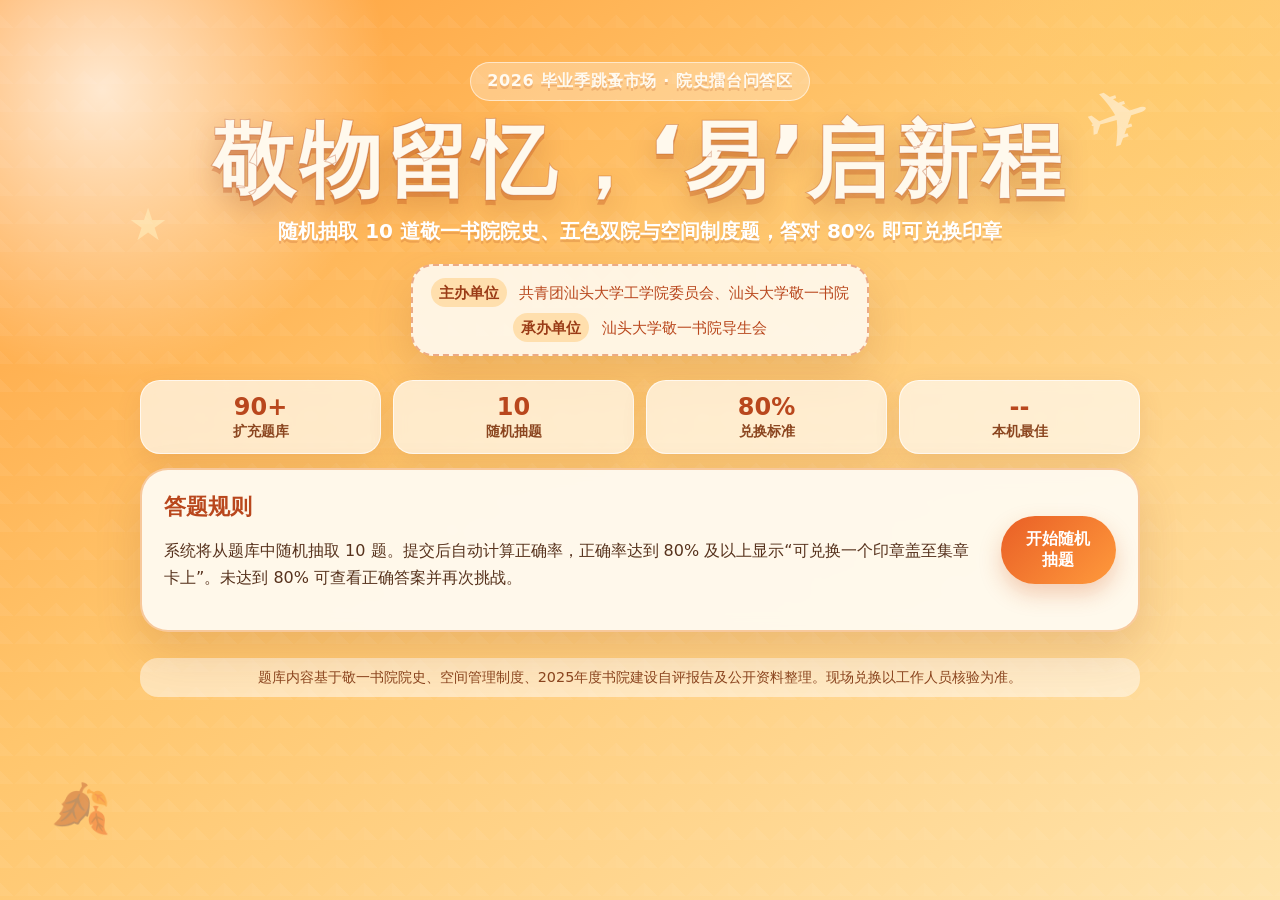
==== index.html @ 3bada48f "Add files via upload" ====
<!doctype html>
<html lang="zh-CN">
<head>
  <meta charset="UTF-8" />
  <meta name="viewport" content="width=device-width, initial-scale=1.0" />
  <meta name="theme-color" content="#f58a35" />
  <meta name="description" content="敬物留忆，‘易’启新程毕业季跳蚤市场——院史擂台问答区" />
  <title>敬物留忆，‘易’启新程｜院史擂台问答区</title>
  <link rel="stylesheet" href="styles.css" />
</head>
<body>
  <div class="bg-decor decor-plane">✈</div>
  <div class="bg-decor decor-leaf">🍂</div>
  <div class="bg-decor decor-star">★</div>
  <main class="shell">
    <header class="hero">
      <div class="badge">2026 毕业季跳蚤市场 · 院史擂台问答区</div>
      <h1>敬物留忆，‘易’启新程</h1>
      <p class="subtitle">随机抽取 10 道敬一书院院史、五色双院与空间制度题，答对 80% 即可兑换印章</p>
      <div class="units">
        <p><span>主办单位</span> 共青团汕头大学工学院委员会、汕头大学敬一书院</p>
        <p><span>承办单位</span> 汕头大学敬一书院导生会</p>
      </div>
    </header>

    <section class="stats-grid" aria-label="活动信息">
      <div class="mini-card"><strong>90+</strong><span>扩充题库</span></div>
      <div class="mini-card"><strong>10</strong><span>随机抽题</span></div>
      <div class="mini-card"><strong>80%</strong><span>兑换标准</span></div>
      <div class="mini-card"><strong id="bestScore">--</strong><span>本机最佳</span></div>
    </section>

    <section class="card intro-card" id="introCard">
      <div>
        <h2>答题规则</h2>
        <p>系统将从题库中随机抽取 10 题。提交后自动计算正确率，正确率达到 80% 及以上显示“可兑换一个印章盖至集章卡上”。未达到 80% 可查看正确答案并再次挑战。</p>
      </div>
      <button class="primary" id="startBtn">开始随机抽题</button>
    </section>

    <section class="status card hidden" id="statusBar">
      <div>
        <strong id="roundInfo">第 1 轮</strong>
        <span id="progressText">已抽取 10 题</span>
        <div class="progress-wrap"><div id="progressFill"></div></div>
      </div>
      <button class="ghost" id="reshuffleBtn">重新抽题</button>
    </section>

    <form id="quizForm" class="quiz-list hidden"></form>

    <section class="actions hidden" id="actions">
      <button class="primary" id="submitBtn" type="button">提交答案</button>
    </section>

    <section class="card result hidden" id="resultCard"></section>

    <footer class="footer">
      题库内容基于敬一书院院史、空间管理制度、2025年度书院建设自评报告及公开资料整理。现场兑换以工作人员核验为准。
    </footer>
  </main>

  <script src="questions.js"></script>
  <script src="app.js"></script>
</body>
</html>
---- styles.css ----
:root{
  --orange:#e95f26;--orange-deep:#b9471d;--sun:#ffb347;--cream:#fff4df;--paper:#fffaf0;--coral:#ff7b54;--green:#4f9f68;--ink:#57321d;--muted:#8b6147;--line:#f2bb77;--success:#258758;--danger:#d64a3b;--shadow:0 18px 45px rgba(142,70,23,.18);--soft:rgba(255,250,240,.96);
}
*{box-sizing:border-box}html{scroll-behavior:smooth}body{margin:0;min-height:100vh;color:var(--ink);font-family:"Microsoft YaHei","PingFang SC","Noto Sans SC",system-ui,sans-serif;background:radial-gradient(circle at 8% 10%,rgba(255,255,255,.75),transparent 18rem),radial-gradient(circle at 92% 8%,rgba(255,204,104,.55),transparent 16rem),linear-gradient(145deg,#ff9d38 0%,#ffc66d 42%,#ffe3ab 100%);overflow-x:hidden}body::before{content:"";position:fixed;inset:0;pointer-events:none;opacity:.22;background-image:linear-gradient(45deg,rgba(255,255,255,.28) 25%,transparent 25%),linear-gradient(-45deg,rgba(255,255,255,.18) 25%,transparent 25%);background-size:28px 28px}.shell{position:relative;width:min(1000px,calc(100% - 28px));margin:0 auto;padding:28px 0 34px}.hero{text-align:center;padding:34px 24px 24px;color:#fff;text-shadow:0 3px 0 rgba(158,57,16,.18)}.badge{display:inline-flex;padding:8px 16px;border-radius:999px;background:rgba(255,255,255,.28);border:1px solid rgba(255,255,255,.55);color:#fffaf0;font-weight:800;letter-spacing:.04em}h1{margin:18px auto 12px;font-size:clamp(2.25rem,7vw,5.2rem);line-height:1;font-weight:1000;letter-spacing:.05em;color:#fff9ed;-webkit-text-stroke:1px rgba(174,62,17,.32);text-shadow:0 5px 0 rgba(181,59,16,.28),0 12px 28px rgba(117,45,15,.25)}.subtitle{font-size:clamp(1rem,2.5vw,1.25rem);margin:0 auto 16px;max-width:780px;font-weight:800}.units{display:inline-grid;gap:6px;padding:12px 18px;border-radius:22px;background:rgba(255,250,240,.9);color:var(--orange-deep);text-shadow:none;box-shadow:var(--shadow);border:2px dashed rgba(217,98,41,.5)}.units p{margin:0;font-size:.92rem}.units span{display:inline-block;margin-right:8px;padding:2px 8px;border-radius:999px;background:#ffdfad;color:#9a3b16;font-weight:900}.stats-grid{display:grid;grid-template-columns:repeat(4,1fr);gap:12px;margin:0 0 14px}.mini-card{background:rgba(255,250,240,.72);border:1px solid rgba(255,255,255,.7);border-radius:20px;text-align:center;padding:12px 10px;box-shadow:0 10px 26px rgba(142,70,23,.12);backdrop-filter:blur(6px)}.mini-card strong{display:block;color:var(--orange-deep);font-size:1.5rem}.mini-card span{font-weight:800;color:#8b451f;font-size:.88rem}.card{background:var(--soft);border:2px solid rgba(238,142,58,.45);border-radius:28px;box-shadow:var(--shadow);padding:22px;backdrop-filter:blur(8px)}.intro-card{display:flex;justify-content:space-between;gap:20px;align-items:center}h2{margin:0 0 8px;font-size:1.35rem;color:var(--orange-deep)}p{line-height:1.7}.primary,.ghost,.secondary{border:0;border-radius:999px;padding:13px 24px;font-weight:900;cursor:pointer;transition:.2s ease;font-size:1rem}.primary{color:white;background:linear-gradient(135deg,var(--orange),#ff9a3c);box-shadow:0 10px 22px rgba(213,90,34,.28)}.primary:hover{transform:translateY(-2px);box-shadow:0 14px 25px rgba(213,90,34,.32)}.ghost,.secondary{background:#fff2d2;color:var(--orange-deep);border:1px solid var(--line)}.ghost:hover,.secondary:hover{background:#ffe6b7}.hidden{display:none!important}.status{display:flex;align-items:center;justify-content:space-between;gap:14px;margin:12px 0 18px;padding:14px 18px}.status strong{font-size:1.1rem;color:var(--orange-deep);margin-right:8px}.progress-wrap{height:9px;margin-top:9px;background:#ffe8be;border-radius:999px;overflow:hidden;border:1px solid #f2bb77}.progress-wrap div{height:100%;width:0;background:linear-gradient(90deg,var(--orange),#ffb347);transition:.25s ease}.quiz-list{display:grid;gap:16px;margin-top:18px}.question-card{position:relative;background:var(--soft);border:2px solid rgba(238,142,58,.4);border-radius:24px;padding:20px;box-shadow:var(--shadow);overflow:hidden}.question-card::before{content:"";position:absolute;left:-28px;top:18px;width:74px;height:28px;background:#ffb347;transform:rotate(-15deg);opacity:.45;border-radius:999px}.q-head{display:flex;align-items:flex-start;gap:12px;margin-bottom:14px}.q-index{flex:0 0 auto;display:grid;place-items:center;width:38px;height:38px;border-radius:14px;color:white;background:linear-gradient(135deg,var(--orange),var(--coral));font-weight:1000;box-shadow:0 8px 16px rgba(215,92,34,.22)}.q-title{font-size:1.08rem;font-weight:900;line-height:1.55}.q-type{display:inline-block;margin-left:6px;padding:2px 8px;border-radius:999px;background:#ffe0aa;color:#a24317;font-size:.78rem}.options{display:grid;gap:10px}.option{display:flex;gap:10px;align-items:flex-start;padding:12px 14px;border:1.5px solid #f4c17d;border-radius:18px;background:#fff7e9;cursor:pointer;transition:.18s ease}.option:hover{border-color:#ef8b3b;transform:translateX(2px)}.option:has(input:checked){background:#fff0ce;border-color:#e95f26;box-shadow:0 6px 16px rgba(233,95,38,.12)}.option input{margin-top:3px;accent-color:var(--orange)}.option .letter{font-weight:1000;color:var(--orange-deep);min-width:24px}.actions{display:flex;justify-content:center;padding:22px 0}.result{text-align:center;margin-top:18px}.score{font-size:clamp(1.8rem,6vw,3.2rem);font-weight:1000;color:var(--orange-deep);margin:8px 0}.stamp{display:inline-grid;place-items:center;width:min(250px,72vw);aspect-ratio:1;border:8px double var(--success);border-radius:50%;color:var(--success);font-size:1.55rem;font-weight:1000;transform:rotate(-8deg);margin:18px auto;background:rgba(255,255,255,.58)}.code{display:inline-block;margin:6px 0 12px;padding:8px 14px;border-radius:999px;background:#f1fff5;border:1px dashed var(--success);font-weight:900;color:var(--success)}.fail{color:var(--danger);font-weight:900}.answer-list{display:grid;gap:12px;text-align:left;margin-top:18px}.answer-item{padding:14px;border-radius:18px;background:#fff7e9;border:1px solid #f4c17d}.answer-item.correct{border-color:rgba(47,143,91,.45);background:#f1fff5}.answer-item.wrong{border-color:rgba(214,74,59,.45);background:#fff2ef}.answer-item strong{color:var(--orange-deep)}.source{margin-top:8px;font-size:.86rem;color:var(--muted)}.result-actions{display:flex;justify-content:center;gap:12px;flex-wrap:wrap;margin-top:16px}.footer{margin:26px auto 0;text-align:center;color:#8b451f;font-size:.9rem;background:rgba(255,250,240,.55);border-radius:18px;padding:10px 12px}.bg-decor{position:fixed;pointer-events:none;z-index:0;opacity:.5}.decor-plane{top:8%;right:10%;font-size:5rem;transform:rotate(-18deg);color:white}.decor-leaf{bottom:7%;left:4%;font-size:3rem}.decor-star{top:22%;left:10%;font-size:2.8rem;color:#fff3c4}@media(max-width:640px){.shell{width:min(100% - 18px,560px);padding-top:14px}.hero{padding:22px 6px 16px}.units{width:100%;text-align:left}.stats-grid{grid-template-columns:repeat(2,1fr)}.intro-card{display:grid}.card,.question-card{border-radius:22px;padding:16px}.status{align-items:flex-start;flex-direction:column}.primary,.ghost,.secondary{width:100%}.result-actions{display:grid}.decor-plane{font-size:3.4rem;right:3%}.decor-star{left:4%}}@media print{body{background:#fff}.bg-decor,.intro-card,.status,.quiz-list,.actions,.footer{display:none!important}.result{box-shadow:none;border:2px solid #333}}
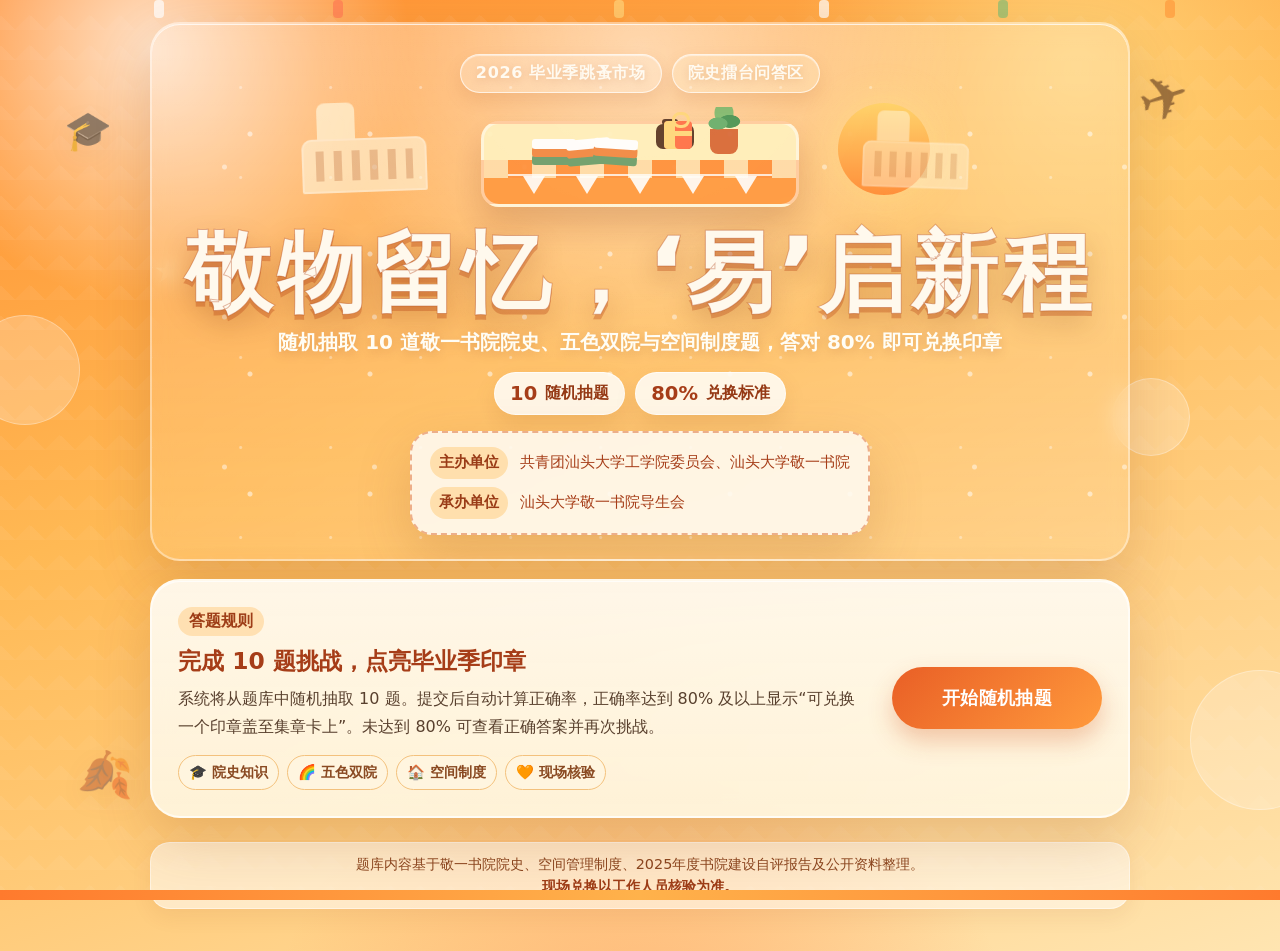
==== commit 924408eb: "Add files via upload" ====
--- a/index.html
+++ b/index.html
@@ -9,54 +9,75 @@
   <link rel="stylesheet" href="styles.css" />
 </head>
 <body>
-  <div class="bg-decor decor-plane">✈</div>
-  <div class="bg-decor decor-leaf">🍂</div>
-  <div class="bg-decor decor-star">★</div>
+  <div class="ambient" aria-hidden="true">
+    <span class="bubble b1"></span><span class="bubble b2"></span><span class="bubble b3"></span>
+    <span class="float cap">🎓</span><span class="float plane">✈</span><span class="float leaf">🍂</span><span class="float star">★</span>
+    <span class="confetti c1"></span><span class="confetti c2"></span><span class="confetti c3"></span><span class="confetti c4"></span><span class="confetti c5"></span><span class="confetti c6"></span>
+  </div>
+
   <main class="shell">
-    <header class="hero">
-      <div class="badge">2026 毕业季跳蚤市场 · 院史擂台问答区</div>
+    <header class="hero card-glass">
+      <div class="hero-topline">
+        <span class="badge">2026 毕业季跳蚤市场</span>
+        <span class="badge badge-soft">院史擂台问答区</span>
+      </div>
+
+      <div class="hero-illustration" aria-hidden="true">
+        <div class="sunset"></div>
+        <div class="campus campus-left"></div>
+        <div class="campus campus-right"></div>
+        <div class="market-table">
+          <span class="book book-a"></span><span class="book book-b"></span><span class="book book-c"></span>
+          <span class="plant"></span><span class="camera"></span><span class="gift"></span>
+          <div class="bunting"><i></i><i></i><i></i><i></i><i></i></div>
+        </div>
+      </div>
+
       <h1>敬物留忆，‘易’启新程</h1>
       <p class="subtitle">随机抽取 10 道敬一书院院史、五色双院与空间制度题，答对 80% 即可兑换印章</p>
+
+      <div class="rule-chips" aria-label="核心规则">
+        <span><strong>10</strong> 随机抽题</span>
+        <span><strong>80%</strong> 兑换标准</span>
+      </div>
+
       <div class="units">
         <p><span>主办单位</span> 共青团汕头大学工学院委员会、汕头大学敬一书院</p>
         <p><span>承办单位</span> 汕头大学敬一书院导生会</p>
       </div>
     </header>
 
-    <section class="stats-grid" aria-label="活动信息">
-      <div class="mini-card"><strong>90+</strong><span>扩充题库</span></div>
-      <div class="mini-card"><strong>10</strong><span>随机抽题</span></div>
-      <div class="mini-card"><strong>80%</strong><span>兑换标准</span></div>
-      <div class="mini-card"><strong id="bestScore">--</strong><span>本机最佳</span></div>
-    </section>
-
-    <section class="card intro-card" id="introCard">
-      <div>
-        <h2>答题规则</h2>
+    <section class="card intro-card reveal" id="introCard">
+      <div class="intro-copy">
+        <div class="section-kicker">答题规则</div>
+        <h2>完成 10 题挑战，点亮毕业季印章</h2>
         <p>系统将从题库中随机抽取 10 题。提交后自动计算正确率，正确率达到 80% 及以上显示“可兑换一个印章盖至集章卡上”。未达到 80% 可查看正确答案并再次挑战。</p>
+        <div class="mini-notes" aria-label="活动提示">
+          <span>🎓 院史知识</span><span>🌈 五色双院</span><span>🏠 空间制度</span><span>🧡 现场核验</span>
+        </div>
       </div>
-      <button class="primary" id="startBtn">开始随机抽题</button>
+      <button class="primary start-button" id="startBtn" type="button"><span>开始随机抽题</span></button>
     </section>
 
     <section class="status card hidden" id="statusBar">
-      <div>
-        <strong id="roundInfo">第 1 轮</strong>
-        <span id="progressText">已抽取 10 题</span>
-        <div class="progress-wrap"><div id="progressFill"></div></div>
+      <div class="status-main">
+        <div class="status-title"><strong id="roundInfo">第 1 轮</strong><span id="progressText">准备开始</span></div>
+        <div class="progress-wrap" aria-hidden="true"><div id="progressFill"></div></div>
       </div>
-      <button class="ghost" id="reshuffleBtn">重新抽题</button>
+      <button class="ghost" id="reshuffleBtn" type="button">重新抽题</button>
     </section>
 
     <form id="quizForm" class="quiz-list hidden"></form>
 
     <section class="actions hidden" id="actions">
-      <button class="primary" id="submitBtn" type="button">提交答案</button>
+      <button class="primary submit-button" id="submitBtn" type="button"><span>提交答案</span></button>
     </section>
 
     <section class="card result hidden" id="resultCard"></section>
 
     <footer class="footer">
-      题库内容基于敬一书院院史、空间管理制度、2025年度书院建设自评报告及公开资料整理。现场兑换以工作人员核验为准。
+      <span>题库内容基于敬一书院院史、空间管理制度、2025年度书院建设自评报告及公开资料整理。</span>
+      <strong>现场兑换以工作人员核验为准。</strong>
     </footer>
   </main>
 
--- a/styles.css
+++ b/styles.css
@@ -1,4 +1,167 @@
 :root{
-  --orange:#e95f26;--orange-deep:#b9471d;--sun:#ffb347;--cream:#fff4df;--paper:#fffaf0;--coral:#ff7b54;--green:#4f9f68;--ink:#57321d;--muted:#8b6147;--line:#f2bb77;--success:#258758;--danger:#d64a3b;--shadow:0 18px 45px rgba(142,70,23,.18);--soft:rgba(255,250,240,.96);
+  --orange:#e95f26;
+  --orange-deep:#a63d18;
+  --sun:#ffb347;
+  --gold:#ffd47a;
+  --cream:#fff4df;
+  --paper:#fffaf0;
+  --coral:#ff7b54;
+  --green:#3d9b65;
+  --ink:#57321d;
+  --muted:#8b6147;
+  --line:#f2bb77;
+  --success:#258758;
+  --danger:#d64a3b;
+  --shadow:0 22px 55px rgba(142,70,23,.20);
+  --soft:rgba(255,250,240,.94);
 }
-*{box-sizing:border-box}html{scroll-behavior:smooth}body{margin:0;min-height:100vh;color:var(--ink);font-family:"Microsoft YaHei","PingFang SC","Noto Sans SC",system-ui,sans-serif;background:radial-gradient(circle at 8% 10%,rgba(255,255,255,.75),transparent 18rem),radial-gradient(circle at 92% 8%,rgba(255,204,104,.55),transparent 16rem),linear-gradient(145deg,#ff9d38 0%,#ffc66d 42%,#ffe3ab 100%);overflow-x:hidden}body::before{content:"";position:fixed;inset:0;pointer-events:none;opacity:.22;background-image:linear-gradient(45deg,rgba(255,255,255,.28) 25%,transparent 25%),linear-gradient(-45deg,rgba(255,255,255,.18) 25%,transparent 25%);background-size:28px 28px}.shell{position:relative;width:min(1000px,calc(100% - 28px));margin:0 auto;padding:28px 0 34px}.hero{text-align:center;padding:34px 24px 24px;color:#fff;text-shadow:0 3px 0 rgba(158,57,16,.18)}.badge{display:inline-flex;padding:8px 16px;border-radius:999px;background:rgba(255,255,255,.28);border:1px solid rgba(255,255,255,.55);color:#fffaf0;font-weight:800;letter-spacing:.04em}h1{margin:18px auto 12px;font-size:clamp(2.25rem,7vw,5.2rem);line-height:1;font-weight:1000;letter-spacing:.05em;color:#fff9ed;-webkit-text-stroke:1px rgba(174,62,17,.32);text-shadow:0 5px 0 rgba(181,59,16,.28),0 12px 28px rgba(117,45,15,.25)}.subtitle{font-size:clamp(1rem,2.5vw,1.25rem);margin:0 auto 16px;max-width:780px;font-weight:800}.units{display:inline-grid;gap:6px;padding:12px 18px;border-radius:22px;background:rgba(255,250,240,.9);color:var(--orange-deep);text-shadow:none;box-shadow:var(--shadow);border:2px dashed rgba(217,98,41,.5)}.units p{margin:0;font-size:.92rem}.units span{display:inline-block;margin-right:8px;padding:2px 8px;border-radius:999px;background:#ffdfad;color:#9a3b16;font-weight:900}.stats-grid{display:grid;grid-template-columns:repeat(4,1fr);gap:12px;margin:0 0 14px}.mini-card{background:rgba(255,250,240,.72);border:1px solid rgba(255,255,255,.7);border-radius:20px;text-align:center;padding:12px 10px;box-shadow:0 10px 26px rgba(142,70,23,.12);backdrop-filter:blur(6px)}.mini-card strong{display:block;color:var(--orange-deep);font-size:1.5rem}.mini-card span{font-weight:800;color:#8b451f;font-size:.88rem}.card{background:var(--soft);border:2px solid rgba(238,142,58,.45);border-radius:28px;box-shadow:var(--shadow);padding:22px;backdrop-filter:blur(8px)}.intro-card{display:flex;justify-content:space-between;gap:20px;align-items:center}h2{margin:0 0 8px;font-size:1.35rem;color:var(--orange-deep)}p{line-height:1.7}.primary,.ghost,.secondary{border:0;border-radius:999px;padding:13px 24px;font-weight:900;cursor:pointer;transition:.2s ease;font-size:1rem}.primary{color:white;background:linear-gradient(135deg,var(--orange),#ff9a3c);box-shadow:0 10px 22px rgba(213,90,34,.28)}.primary:hover{transform:translateY(-2px);box-shadow:0 14px 25px rgba(213,90,34,.32)}.ghost,.secondary{background:#fff2d2;color:var(--orange-deep);border:1px solid var(--line)}.ghost:hover,.secondary:hover{background:#ffe6b7}.hidden{display:none!important}.status{display:flex;align-items:center;justify-content:space-between;gap:14px;margin:12px 0 18px;padding:14px 18px}.status strong{font-size:1.1rem;color:var(--orange-deep);margin-right:8px}.progress-wrap{height:9px;margin-top:9px;background:#ffe8be;border-radius:999px;overflow:hidden;border:1px solid #f2bb77}.progress-wrap div{height:100%;width:0;background:linear-gradient(90deg,var(--orange),#ffb347);transition:.25s ease}.quiz-list{display:grid;gap:16px;margin-top:18px}.question-card{position:relative;background:var(--soft);border:2px solid rgba(238,142,58,.4);border-radius:24px;padding:20px;box-shadow:var(--shadow);overflow:hidden}.question-card::before{content:"";position:absolute;left:-28px;top:18px;width:74px;height:28px;background:#ffb347;transform:rotate(-15deg);opacity:.45;border-radius:999px}.q-head{display:flex;align-items:flex-start;gap:12px;margin-bottom:14px}.q-index{flex:0 0 auto;display:grid;place-items:center;width:38px;height:38px;border-radius:14px;color:white;background:linear-gradient(135deg,var(--orange),var(--coral));font-weight:1000;box-shadow:0 8px 16px rgba(215,92,34,.22)}.q-title{font-size:1.08rem;font-weight:900;line-height:1.55}.q-type{display:inline-block;margin-left:6px;padding:2px 8px;border-radius:999px;background:#ffe0aa;color:#a24317;font-size:.78rem}.options{display:grid;gap:10px}.option{display:flex;gap:10px;align-items:flex-start;padding:12px 14px;border:1.5px solid #f4c17d;border-radius:18px;background:#fff7e9;cursor:pointer;transition:.18s ease}.option:hover{border-color:#ef8b3b;transform:translateX(2px)}.option:has(input:checked){background:#fff0ce;border-color:#e95f26;box-shadow:0 6px 16px rgba(233,95,38,.12)}.option input{margin-top:3px;accent-color:var(--orange)}.option .letter{font-weight:1000;color:var(--orange-deep);min-width:24px}.actions{display:flex;justify-content:center;padding:22px 0}.result{text-align:center;margin-top:18px}.score{font-size:clamp(1.8rem,6vw,3.2rem);font-weight:1000;color:var(--orange-deep);margin:8px 0}.stamp{display:inline-grid;place-items:center;width:min(250px,72vw);aspect-ratio:1;border:8px double var(--success);border-radius:50%;color:var(--success);font-size:1.55rem;font-weight:1000;transform:rotate(-8deg);margin:18px auto;background:rgba(255,255,255,.58)}.code{display:inline-block;margin:6px 0 12px;padding:8px 14px;border-radius:999px;background:#f1fff5;border:1px dashed var(--success);font-weight:900;color:var(--success)}.fail{color:var(--danger);font-weight:900}.answer-list{display:grid;gap:12px;text-align:left;margin-top:18px}.answer-item{padding:14px;border-radius:18px;background:#fff7e9;border:1px solid #f4c17d}.answer-item.correct{border-color:rgba(47,143,91,.45);background:#f1fff5}.answer-item.wrong{border-color:rgba(214,74,59,.45);background:#fff2ef}.answer-item strong{color:var(--orange-deep)}.source{margin-top:8px;font-size:.86rem;color:var(--muted)}.result-actions{display:flex;justify-content:center;gap:12px;flex-wrap:wrap;margin-top:16px}.footer{margin:26px auto 0;text-align:center;color:#8b451f;font-size:.9rem;background:rgba(255,250,240,.55);border-radius:18px;padding:10px 12px}.bg-decor{position:fixed;pointer-events:none;z-index:0;opacity:.5}.decor-plane{top:8%;right:10%;font-size:5rem;transform:rotate(-18deg);color:white}.decor-leaf{bottom:7%;left:4%;font-size:3rem}.decor-star{top:22%;left:10%;font-size:2.8rem;color:#fff3c4}@media(max-width:640px){.shell{width:min(100% - 18px,560px);padding-top:14px}.hero{padding:22px 6px 16px}.units{width:100%;text-align:left}.stats-grid{grid-template-columns:repeat(2,1fr)}.intro-card{display:grid}.card,.question-card{border-radius:22px;padding:16px}.status{align-items:flex-start;flex-direction:column}.primary,.ghost,.secondary{width:100%}.result-actions{display:grid}.decor-plane{font-size:3.4rem;right:3%}.decor-star{left:4%}}@media print{body{background:#fff}.bg-decor,.intro-card,.status,.quiz-list,.actions,.footer{display:none!important}.result{box-shadow:none;border:2px solid #333}}
+*{box-sizing:border-box}
+html{scroll-behavior:smooth}
+body{
+  margin:0;
+  min-height:100vh;
+  color:var(--ink);
+  font-family:"Microsoft YaHei","PingFang SC","Noto Sans SC",system-ui,sans-serif;
+  background:
+    radial-gradient(circle at 12% 5%,rgba(255,255,255,.72),transparent 16rem),
+    radial-gradient(circle at 84% 7%,rgba(255,223,135,.72),transparent 18rem),
+    radial-gradient(circle at 50% 115%,rgba(255,110,49,.36),transparent 24rem),
+    linear-gradient(160deg,#ff8d2f 0%,#ffb954 40%,#ffe5b1 100%);
+  overflow-x:hidden;
+}
+body::before{
+  content:"";
+  position:fixed;inset:0;
+  pointer-events:none;
+  background-image:
+    linear-gradient(45deg,rgba(255,255,255,.22) 25%,transparent 25%),
+    linear-gradient(-45deg,rgba(255,255,255,.14) 25%,transparent 25%);
+  background-size:30px 30px;
+  opacity:.28;
+  animation:bgDrift 18s linear infinite;
+}
+body::after{
+  content:"";
+  position:fixed;left:0;right:0;bottom:0;height:10px;
+  background:linear-gradient(90deg,#ff7a2d,#ffb24b,#ff7a2d);
+  pointer-events:none;
+  z-index:20;
+}
+.shell{position:relative;z-index:2;width:min(980px,calc(100% - 28px));margin:0 auto;padding:22px 0 42px}
+.card,.card-glass{
+  border:2px solid rgba(255,255,255,.58);
+  background:linear-gradient(180deg,rgba(255,250,240,.94),rgba(255,246,224,.9));
+  border-radius:30px;
+  box-shadow:var(--shadow), inset 0 1px 0 rgba(255,255,255,.75);
+  backdrop-filter:blur(10px);
+}
+.hero{
+  position:relative;
+  overflow:hidden;
+  padding:30px 24px 24px;
+  text-align:center;
+  color:#fff;
+  background:
+    linear-gradient(180deg,rgba(255,255,255,.22),rgba(255,255,255,.08)),
+    radial-gradient(circle at 50% 5%,rgba(255,255,255,.45),transparent 20rem);
+  border-color:rgba(255,255,255,.38);
+  animation:riseIn .6s ease both;
+}
+.hero::before{
+  content:"";
+  position:absolute;inset:-40px;
+  pointer-events:none;
+  background:
+    radial-gradient(circle at 15% 25%,rgba(255,255,255,.52) 0 2px,transparent 3px),
+    radial-gradient(circle at 75% 22%,rgba(255,255,255,.46) 0 2px,transparent 3px),
+    radial-gradient(circle at 43% 15%,rgba(255,255,255,.36) 0 1px,transparent 2px);
+  background-size:120px 120px,150px 150px,90px 90px;
+  animation:sparkle 10s linear infinite;
+}
+.hero-topline{position:relative;z-index:2;display:flex;justify-content:center;gap:10px;flex-wrap:wrap}
+.badge{
+  display:inline-flex;align-items:center;justify-content:center;
+  padding:8px 15px;
+  border-radius:999px;
+  color:#fffaf0;
+  border:1px solid rgba(255,255,255,.68);
+  background:rgba(255,255,255,.24);
+  box-shadow:inset 0 1px 1px rgba(255,255,255,.55),0 8px 18px rgba(158,57,16,.12);
+  font-weight:900;
+  letter-spacing:.04em;
+  text-shadow:0 2px 8px rgba(148,55,17,.18);
+}
+.badge-soft{background:rgba(255,244,218,.28)}
+h1{
+  position:relative;z-index:2;
+  margin:16px auto 10px;
+  font-size:clamp(2.15rem,7.2vw,5.5rem);
+  line-height:1;
+  font-weight:1000;
+  letter-spacing:.055em;
+  color:#fff9ed;
+  -webkit-text-stroke:1px rgba(174,62,17,.36);
+  text-shadow:0 5px 0 rgba(181,59,16,.32),0 12px 28px rgba(117,45,15,.28);
+  animation:titleFloat 4.8s ease-in-out infinite;
+}
+h1::after{
+  content:"";
+  position:absolute;top:-12%;bottom:-12%;left:-35%;width:22%;
+  background:linear-gradient(90deg,transparent,rgba(255,255,255,.55),transparent);
+  transform:skewX(-20deg);
+  animation:titleShine 4.8s ease-in-out infinite;
+}
+.subtitle{
+  position:relative;z-index:2;
+  max-width:780px;margin:0 auto 14px;
+  color:#fffdf5;
+  font-size:clamp(1rem,2.4vw,1.25rem);
+  font-weight:900;
+  line-height:1.55;
+  text-shadow:0 3px 12px rgba(130,50,18,.2);
+}
+.rule-chips{
+  position:relative;z-index:2;
+  display:flex;justify-content:center;gap:10px;flex-wrap:wrap;
+  margin:14px 0 16px;
+}
+.rule-chips span{
+  display:inline-flex;align-items:center;gap:8px;
+  padding:9px 15px;border-radius:999px;
+  color:#953915;background:rgba(255,250,240,.92);
+  border:1px solid rgba(255,255,255,.7);
+  font-weight:900;box-shadow:0 10px 22px rgba(142,70,23,.12);
+}
+.rule-chips strong{font-size:1.22rem;color:var(--orange-deep)}
+.units{
+  position:relative;z-index:2;
+  display:inline-grid;gap:8px;
+  max-width:830px;text-align:left;
+  padding:14px 18px;
+  border-radius:22px;
+  color:var(--orange-deep);
+  background:rgba(255,250,240,.9);
+  border:2px dashed rgba(217,98,41,.48);
+  box-shadow:var(--shadow);
+}
+.units p{margin:0;font-size:.95rem;line-height:1.7}.units span{display:inline-block;margin-right:8px;padding:3px 9px;border-radius:999px;background:#ffdfad;color:#9a3b16;font-weight:1000}
+.hero-illustration{position:relative;z-index:1;height:118px;margin:6px auto -4px;max-width:690px;opacity:.95;pointer-events:none}
+.sunset{position:absolute;right:8%;bottom:22px;width:92px;height:92px;border-radius:50%;background:linear-gradient(#ffd36a,#ff8d38);box-shadow:0 0 40px rgba(255,227,137,.55);animation:sunPulse 5s ease-in-out infinite}
+.campus{position:absolute;bottom:25px;width:125px;height:54px;border-radius:10px 10px 2px 2px;background:rgba(255,245,219,.62);box-shadow:inset 0 0 0 2px rgba(255,255,255,.25)}
+.campus::before{content:"";position:absolute;left:16px;top:-36px;width:38px;height:36px;border-radius:8px 8px 0 0;background:rgba(255,245,219,.72)}
+.campus::after{content:"";position:absolute;inset:12px 14px;background:repeating-linear-gradient(90deg,rgba(176,82,31,.28) 0 8px,transparent 8px 18px)}
+.campus-left{left:1%;transform:rotate(-2deg)}.campus-right{right:1%;transform:scale(.85) rotate(2deg);opacity:.72}
+.market-table{position:absolute;left:50%;bottom:10px;transform:translateX(-50%);width:318px;height:86px;border-radius:18px;background:linear-gradient(#fff0bd 0 45%,#ff9b43 45% 100%);box-shadow:0 18px 30px rgba(130,50,18,.22);border:3px solid rgba(255,255,255,.5)}
+.market-table::before{content:"";position:absolute;left:0;right:0;top:36px;height:18px;background:repeating-linear-gradient(90deg,#fff3cc 0 24px,#ff8f3d 24px 48px);opacity:.75}
+.bunting{position:absolute;left:24px;right:24px;bottom:8px;height:22px;border-top:2px solid rgba(255,255,255,.8);display:flex;justify-content:space-around}.bunting i{width:0;height:0;border-left:11px solid transparent;border-right:11px solid transparent;border-top:18px solid rgba(255,255,255,.92)}
+.book{position:absolute;bottom:55px;width:44px;height:10px;border-radius:3px;background:#fff;box-shadow:0 8px 0 #f28b46,0 16px 0 #6ea06e}.book-a{left:48px}.book-b{left:82px;transform:rotate(-5deg)}.book-c{left:110px;transform:rotate(4deg)}
+.plant{position:absolute;right:58px;bottom:50px;width:28px;height:25px;border-radius:0 0 8px 8px;background:#d86b3a}.plant::before{content:"";position:absolute;left:-6px;top:-22px;width:40px;height:30px;background:radial-gradient(ellipse at 35% 55%,#6aaf6e 0 9px,transparent 10px),radial-gradient(ellipse at 64% 48%,#4c9658 0 10px,transparent 11px),radial-gradient(ellipse at 50% 20%,#83bd73 0 9px,transparent 10px)}
+.camera{position:absolute;left:172px;bottom:55px;width:38px;height:25px;border-radius:7px;background:#5d3a28}.camera::before{content:"";position:absolute;left:13px;top:5px;width:13px;height:13px;border-radius:50%;border:3px solid #ffe1a8}.camera::after{content:"";position:absolute;left:6px;top:-5px;width:16px;height:6px;border-radius:4px;background:#5d3a28}
+.gift{position:absolute;right:104px;bottom:55px;width:28px;height:28px;background:#ff724a;border-radius:4px;box-shadow:inset 11px 0 #ffd77d}.gift::before{content:"";position:absolute;left:0;right:0;top:10px;height:5px;background:#ffd77d}.gift::after{content:"";position:absolute;left:8px;top:-9px;width:12px;height:10px;border:3px solid #ffd77d;border-radius:999px}
+.intro-card{display:grid;grid-template-columns:1fr auto;align-items:center;gap:22px;margin-top:18px;padding:26px}.section-kicker{display:inline-flex;margin-bottom:10px;padding:4px 11px;border-radius:999px;background:#ffe0b2;color:#9e3d17;font-weight:1000}.intro-card h2{margin:0 0 8px;font-size:1.46rem;color:var(--orange-deep)}p{line-height:1.75}.intro-card p{margin:0;color:#59402e}.mini-notes{display:flex;flex-wrap:wrap;gap:8px;margin-top:14px}.mini-notes span{padding:7px 10px;border-radius:999px;background:#fff5df;border:1px solid #f3c17d;font-weight:800;color:#8a4a22;font-size:.9rem}
+.primary,.ghost,.secondary{position:relative;overflow:hidden;border:0;border-radius:999px;padding:14px 25px;font-weight:1000;cursor:pointer;transition:.22s ease;font-size:1rem;letter-spacing:.02em;font-family:inherit}.primary{color:white;background:linear-gradient(135deg,var(--orange),#ff9a3c);box-shadow:0 12px 24px rgba(213,90,34,.30)}.primary::after{content:"";position:absolute;top:-40%;bottom:-40%;left:-55%;width:38%;transform:skewX(-20deg);background:linear-gradient(90deg,transparent,rgba(255,255,255,.5),transparent);animation:buttonShine 3s ease-in-out infinite}.primary:hover{transform:translateY(-3px) scale(1.01);box-shadow:0 18px 30px rgba(213,90,34,.34)}.primary:active{transform:translateY(0) scale(.99)}.ghost,.secondary{background:#fff2d2;color:var(--orange-deep);border:1px solid var(--line);box-shadow:0 7px 16px rgba(142,70,23,.10)}.ghost:hover,.secondary:hover{background:#ffe6b7;transform:translateY(-2px)}.start-button{min-width:210px;height:62px;font-size:1.1rem}.hidden{display:none!important}
+.status{position:sticky;top:10px;z-index:10;display:flex;align-items:center;justify-content:space-between;gap:16px;margin:16px 0 18px;padding:15px 18px}.status-main{flex:1}.status-title{display:flex;align-items:center;gap:8px;flex-wrap:wrap}.status strong{font-size:1.08rem;color:var(--orange-deep)}.status span{color:#7d5138;font-weight:800}.progress-wrap{height:10px;margin-top:10px;background:#ffe8be;border-radius:999px;overflow:hidden;border:1px solid #f2bb77}.progress-wrap div{height:100%;width:0;background:linear-gradient(90deg,var(--orange),#ffb347,#ff7b54);background-size:200% 100%;transition:.25s ease;animation:progressGlow 2.4s linear infinite}.quiz-list{display:grid;gap:16px;margin-top:18px}.question-card{position:relative;overflow:hidden;padding:20px;background:var(--soft);border:2px solid rgba(238,142,58,.42);border-radius:25px;box-shadow:var(--shadow);animation:cardPop .42s ease both;animation-delay:calc(var(--i,0) * 42ms)}.question-card::before{content:"";position:absolute;left:-30px;top:18px;width:78px;height:28px;background:#ffb347;transform:rotate(-15deg);opacity:.38;border-radius:999px}.question-card::after{content:"🎓";position:absolute;right:16px;top:12px;font-size:1.3rem;opacity:.2;transform:rotate(12deg)}.q-head{display:flex;align-items:flex-start;gap:12px;margin-bottom:14px}.q-index{flex:0 0 auto;display:grid;place-items:center;width:40px;height:40px;border-radius:15px;color:white;background:linear-gradient(135deg,var(--orange),var(--coral));font-weight:1000;box-shadow:0 8px 16px rgba(215,92,34,.24)}.q-title{font-size:1.08rem;font-weight:1000;line-height:1.58;padding-right:22px}.q-type{display:inline-block;margin-left:8px;padding:2px 8px;border-radius:999px;background:#ffe0aa;color:#a24317;font-size:.76rem;white-space:nowrap}.options{display:grid;gap:10px}.option{position:relative;display:flex;gap:10px;align-items:flex-start;padding:12px 14px;border:1.5px solid #f4c17d;border-radius:18px;background:#fff7e9;cursor:pointer;transition:.18s ease}.option:hover{border-color:#ef8b3b;transform:translateX(3px);box-shadow:0 8px 18px rgba(142,70,23,.09)}.option input{margin-top:3px;accent-color:var(--orange)}.option .letter{display:inline-grid;place-items:center;min-width:28px;height:28px;border-radius:10px;background:#ffe6bd;color:var(--orange-deep);font-weight:1000}.option:has(input:checked){background:#fff0ce;border-color:#e95f26;box-shadow:0 8px 18px rgba(233,95,38,.13)}.option:has(input:checked)::after{content:"✓";position:absolute;right:12px;top:10px;width:26px;height:26px;border-radius:50%;display:grid;place-items:center;background:var(--orange);color:white;font-weight:1000;animation:tick .18s ease both}.actions{display:flex;justify-content:center;padding:22px 0}.submit-button{min-width:230px;height:58px}.result{text-align:center;margin-top:18px;padding:26px}.result h2{margin:0 0 8px;font-size:1.6rem;color:var(--orange-deep)}.score{font-size:clamp(1.9rem,6vw,3.3rem);font-weight:1000;color:var(--orange-deep);margin:8px 0}.stamp{position:relative;display:inline-grid;place-items:center;width:min(255px,72vw);aspect-ratio:1;border:8px double var(--success);border-radius:50%;color:var(--success);font-size:1.55rem;font-weight:1000;transform:rotate(-8deg);margin:18px auto;background:rgba(255,255,255,.58);animation:stampIn .6s cubic-bezier(.2,1.25,.4,1) both}.stamp::after{content:"";position:absolute;inset:-12px;border-radius:50%;border:2px dashed rgba(37,135,88,.28);animation:spin 12s linear infinite}.code{display:inline-block;margin:6px 0 12px;padding:8px 14px;border-radius:999px;background:#f1fff5;border:1px dashed var(--success);font-weight:900;color:var(--success)}.fail{color:var(--danger);font-weight:900}.answer-list{display:grid;gap:12px;text-align:left;margin-top:18px}.answer-item{padding:14px;border-radius:18px;background:#fff7e9;border:1px solid #f4c17d}.answer-item.correct{border-color:rgba(47,143,91,.45);background:#f1fff5}.answer-item.wrong{border-color:rgba(214,74,59,.45);background:#fff2ef}.answer-item strong{color:var(--orange-deep)}.source{margin-top:8px;font-size:.86rem;color:var(--muted)}.result-actions{display:flex;justify-content:center;gap:12px;flex-wrap:wrap;margin-top:16px}.footer{margin:24px auto 0;text-align:center;color:#8b451f;font-size:.9rem;background:rgba(255,250,240,.62);border-radius:20px;padding:12px 14px;border:1px solid rgba(255,255,255,.45);box-shadow:0 8px 20px rgba(142,70,23,.08)}.footer span{display:block}.footer strong{display:block;margin-top:3px;color:#9e3d17}
+.ambient{position:fixed;inset:0;z-index:1;pointer-events:none;overflow:hidden}.float{position:absolute;opacity:.58;filter:drop-shadow(0 8px 14px rgba(142,70,23,.12));animation:floatAround 9s ease-in-out infinite}.cap{top:12%;left:5%;font-size:2.4rem}.plane{top:7%;right:7%;font-size:3.8rem;transform:rotate(-18deg);animation-duration:10s}.leaf{bottom:11%;left:6%;font-size:2.8rem;animation-duration:11s}.star{top:28%;left:12%;font-size:2rem;color:#fff3c4;animation-duration:8s}.bubble{position:absolute;border-radius:50%;background:rgba(255,255,255,.22);border:1px solid rgba(255,255,255,.3);animation:bubbleMove 12s ease-in-out infinite}.b1{width:110px;height:110px;left:-30px;top:35%}.b2{width:78px;height:78px;right:7%;top:42%;animation-delay:-4s}.b3{width:140px;height:140px;right:-50px;bottom:10%;animation-delay:-7s}.confetti{position:absolute;width:10px;height:18px;border-radius:4px;background:#fff3c4;opacity:.7;animation:fall 10s linear infinite}.c1{left:12%;animation-delay:-1s;background:#fff}.c2{left:26%;animation-delay:-5s;background:#ff7b54}.c3{left:48%;animation-delay:-2s;background:#ffd47a}.c4{left:64%;animation-delay:-7s;background:#fff}.c5{left:78%;animation-delay:-4s;background:#88bd73}.c6{left:91%;animation-delay:-8s;background:#ff9a3c}.burst{position:fixed;z-index:999;pointer-events:none;font-size:1.3rem;animation:burst .9s ease-out forwards}
+@keyframes bgDrift{to{background-position:60px 60px,-60px 60px}}@keyframes riseIn{from{opacity:0;transform:translateY(18px)}to{opacity:1;transform:translateY(0)}}@keyframes sparkle{to{transform:translate3d(60px,40px,0)}}@keyframes titleFloat{0%,100%{transform:translateY(0)}50%{transform:translateY(-4px)}}@keyframes titleShine{0%,55%{left:-45%}72%,100%{left:115%}}@keyframes sunPulse{0%,100%{transform:scale(1);filter:saturate(1)}50%{transform:scale(1.08);filter:saturate(1.18)}}@keyframes buttonShine{0%,45%{left:-60%}70%,100%{left:125%}}@keyframes progressGlow{to{background-position:200% 0}}@keyframes cardPop{from{opacity:0;transform:translateY(16px) scale(.985)}to{opacity:1;transform:translateY(0) scale(1)}}@keyframes tick{from{transform:scale(.4);opacity:0}to{transform:scale(1);opacity:1}}@keyframes stampIn{from{opacity:0;transform:scale(.4) rotate(-18deg)}to{opacity:1;transform:scale(1) rotate(-8deg)}}@keyframes spin{to{transform:rotate(360deg)}}@keyframes floatAround{0%,100%{transform:translateY(0) rotate(-8deg)}50%{transform:translateY(-18px) rotate(8deg)}}@keyframes bubbleMove{0%,100%{transform:translate3d(0,0,0) scale(1)}50%{transform:translate3d(18px,-24px,0) scale(1.05)}}@keyframes fall{0%{transform:translateY(-20vh) rotate(0deg);opacity:0}10%{opacity:.75}100%{transform:translateY(120vh) rotate(480deg);opacity:0}}@keyframes burst{0%{transform:translate(0,0) scale(.4);opacity:1}100%{transform:translate(var(--x),var(--y)) scale(1.1) rotate(280deg);opacity:0}}
+@media(max-width:700px){.shell{width:min(100% - 18px,560px);padding-top:12px}.hero{padding:24px 13px 20px;border-radius:0 0 30px 30px}.hero-illustration{height:88px}.market-table{width:250px;height:70px}.campus{width:86px;height:42px;bottom:20px}.campus::before{left:10px;top:-26px;width:28px;height:28px}.sunset{width:66px;height:66px;bottom:20px}.book{transform:scale(.76);transform-origin:left bottom}.camera,.gift,.plant{transform:scale(.75);transform-origin:left bottom}h1{margin-top:13px}.units{width:100%;padding:12px 14px}.units span{margin-bottom:2px}.intro-card{grid-template-columns:1fr;margin-top:14px;padding:18px}.card,.question-card{border-radius:23px}.status{align-items:flex-start;flex-direction:column}.status .ghost,.primary,.secondary{width:100%}.result-actions{display:grid}.float.plane{font-size:3rem;right:2%;top:6%}.float.cap{font-size:2rem;left:2%}.float.star{left:4%}.q-title{padding-right:0}.question-card::after{display:none}.option{padding-right:44px}}@media(max-width:380px){.badge{font-size:.82rem}.subtitle{font-size:.96rem}.rule-chips span{font-size:.9rem;padding:8px 12px}.hero-illustration{transform:scale(.92)}}@media(prefers-reduced-motion:reduce){*,*::before,*::after{animation:none!important;transition:none!important;scroll-behavior:auto!important}}
+@media print{body{background:#fff}.ambient,.intro-card,.status,.quiz-list,.actions,.footer{display:none!important}.result{box-shadow:none;border:2px solid #333}.result-actions{display:none}}
